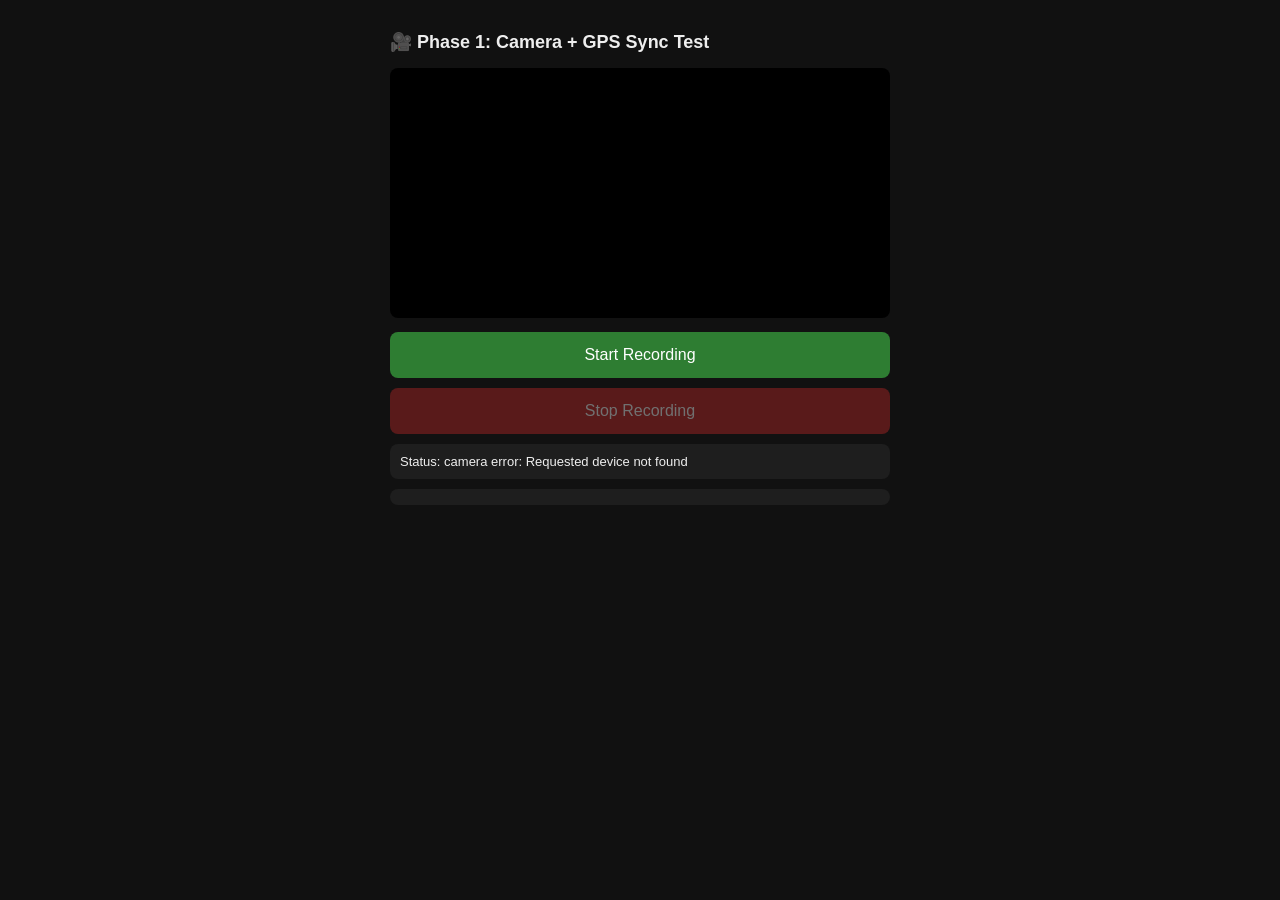
==== index.html @ 2e4dac32 "Rename to index.html so GitHub Pages serves it as homepage" ====
<!DOCTYPE html>
<html lang="en">
<head>
<meta charset="UTF-8">
<meta name="viewport" content="width=device-width, initial-scale=1.0">
<title>Phase 1 - Camera + GPS Capture Demo</title>
<style>
  body {
    font-family: -apple-system, sans-serif;
    max-width: 500px;
    margin: 0 auto;
    padding: 16px;
    background: #111;
    color: #eee;
  }
  h2 { font-size: 18px; }
  video {
    width: 100%;
    border-radius: 8px;
    background: #000;
  }
  button {
    width: 100%;
    padding: 14px;
    font-size: 16px;
    margin-top: 10px;
    border: none;
    border-radius: 8px;
    cursor: pointer;
  }
  #startBtn { background: #2e7d32; color: white; }
  #stopBtn { background: #c62828; color: white; }
  button:disabled { opacity: 0.4; cursor: not-allowed; }
  #status {
    margin-top: 10px;
    padding: 10px;
    background: #1e1e1e;
    border-radius: 8px;
    font-size: 13px;
  }
  #log {
    margin-top: 10px;
    max-height: 250px;
    overflow-y: auto;
    background: #1e1e1e;
    border-radius: 8px;
    padding: 8px;
    font-size: 12px;
    font-family: monospace;
  }
  .point { padding: 4px 0; border-bottom: 1px solid #333; }
</style>
</head>
<body>

<h2>🎥 Phase 1: Camera + GPS Sync Test</h2>
<video id="preview" autoplay muted playsinline></video>

<button id="startBtn">Start Recording</button>
<button id="stopBtn" disabled>Stop Recording</button>

<div id="status">Status: idle</div>
<div id="log"></div>

<script>
let mediaRecorder;
let recordedChunks = [];
let gpsTrail = [];
let watchId = null;
let recordStartTime = null;
let stream = null;

const preview = document.getElementById('preview');
const startBtn = document.getElementById('startBtn');
const stopBtn = document.getElementById('stopBtn');
const statusEl = document.getElementById('status');
const logEl = document.getElementById('log');

function setStatus(msg) {
  statusEl.textContent = "Status: " + msg;
}

function logPoint(point) {
  const div = document.createElement('div');
  div.className = 'point';
  div.textContent = `t=${point.t}ms  lat=${point.lat.toFixed(6)}  lng=${point.lng.toFixed(6)}  acc=${point.accuracy.toFixed(1)}m`;
  logEl.prepend(div);
}

async function init() {
  try {
    stream = await navigator.mediaDevices.getUserMedia({
      video: { facingMode: 'environment' }, // back camera on phone
      audio: false
    });
    preview.srcObject = stream;
    setStatus("camera ready, waiting to start");
  } catch (err) {
    setStatus("camera error: " + err.message);
  }
}

startBtn.addEventListener('click', () => {
  if (!stream) {
    setStatus("camera not ready yet");
    return;
  }
  if (!navigator.geolocation) {
    setStatus("geolocation not supported");
    return;
  }

  recordedChunks = [];
  gpsTrail = [];
  logEl.innerHTML = '';
  recordStartTime = Date.now();

  // Start GPS tracking
  watchId = navigator.geolocation.watchPosition(
    (pos) => {
      const point = {
        t: Date.now() - recordStartTime,
        lat: pos.coords.latitude,
        lng: pos.coords.longitude,
        accuracy: pos.coords.accuracy
      };
      gpsTrail.push(point);
      logPoint(point);
    },
    (err) => {
      setStatus("GPS error: " + err.message);
    },
    {
      enableHighAccuracy: true,
      maximumAge: 0,
      timeout: 5000
    }
  );

  // Start video recording
  mediaRecorder = new MediaRecorder(stream, { mimeType: 'video/webm;codecs=vp8' });
  mediaRecorder.ondataavailable = (e) => {
    if (e.data.size > 0) recordedChunks.push(e.data);
  };
  mediaRecorder.onstop = () => {
    const blob = new Blob(recordedChunks, { type: 'video/webm' });
    const url = URL.createObjectURL(blob);

    // Show playback + download link
    const a = document.createElement('a');
    a.href = url;
    a.download = 'recording.webm';
    a.textContent = '⬇ Download recorded video';
    a.style.display = 'block';
    a.style.color = '#4fc3f7';
    a.style.marginTop = '10px';
    document.body.appendChild(a);

    // Show GPS trail as JSON (this is what we'll send to backend later)
    const pre = document.createElement('pre');
    pre.style.background = '#1e1e1e';
    pre.style.padding = '10px';
    pre.style.borderRadius = '8px';
    pre.style.overflowX = 'auto';
    pre.style.fontSize = '11px';
    pre.textContent = JSON.stringify(gpsTrail, null, 2);
    document.body.appendChild(pre);

    setStatus(`stopped. ${gpsTrail.length} GPS points captured, video size: ${(blob.size/1024).toFixed(1)} KB`);
  };

  mediaRecorder.start(1000); // collect data every 1s
  setStatus("recording...");
  startBtn.disabled = true;
  stopBtn.disabled = false;
});

stopBtn.addEventListener('click', () => {
  mediaRecorder.stop();
  navigator.geolocation.clearWatch(watchId);
  startBtn.disabled = false;
  stopBtn.disabled = true;
});

init();
</script>

</body>
</html>
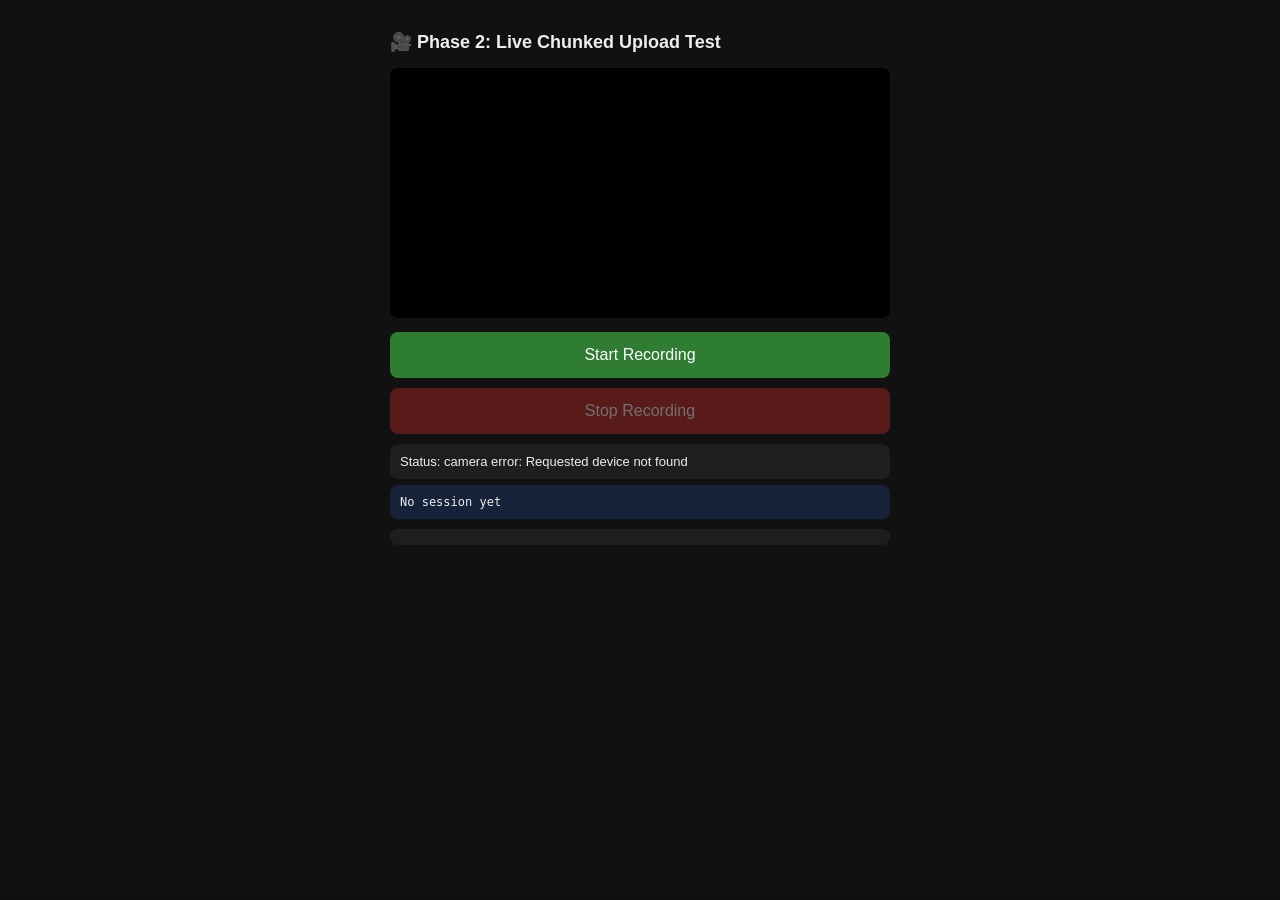
==== commit 2f7b632c: "Connect frontend to deployed backend - live chunked upload every 5s" ====
--- a/index.html
+++ b/index.html
@@ -3,7 +3,7 @@
 <head>
 <meta charset="UTF-8">
 <meta name="viewport" content="width=device-width, initial-scale=1.0">
-<title>Phase 1 - Camera + GPS Capture Demo</title>
+<title>Phase 2 - Live Upload Test</title>
 <style>
   body {
     font-family: -apple-system, sans-serif;
@@ -38,6 +38,15 @@
     border-radius: 8px;
     font-size: 13px;
   }
+  #sessionInfo {
+    margin-top: 6px;
+    padding: 10px;
+    background: #16213a;
+    border-radius: 8px;
+    font-size: 12px;
+    font-family: monospace;
+    word-break: break-all;
+  }
   #log {
     margin-top: 10px;
     max-height: 250px;
@@ -49,48 +58,58 @@
     font-family: monospace;
   }
   .point { padding: 4px 0; border-bottom: 1px solid #333; }
+  .chunk-ok { color: #66bb6a; }
+  .chunk-fail { color: #ef5350; }
 </style>
 </head>
 <body>
 
-<h2>🎥 Phase 1: Camera + GPS Sync Test</h2>
+<h2>🎥 Phase 2: Live Chunked Upload Test</h2>
 <video id="preview" autoplay muted playsinline></video>
 
 <button id="startBtn">Start Recording</button>
 <button id="stopBtn" disabled>Stop Recording</button>
 
 <div id="status">Status: idle</div>
+<div id="sessionInfo">No session yet</div>
 <div id="log"></div>
 
 <script>
+// Backend URL — change this if you redeploy elsewhere
+const BACKEND_URL = "https://way-to-destination.onrender.com";
+
 let mediaRecorder;
-let recordedChunks = [];
-let gpsTrail = [];
+let gpsBuffer = [];   // points since the last chunk was cut
 let watchId = null;
 let recordStartTime = null;
 let stream = null;
+let sessionId = null;
+let chunkIndex = 0;
+let chunksUploaded = 0;
+let totalPointsSent = 0;
 
 const preview = document.getElementById('preview');
 const startBtn = document.getElementById('startBtn');
 const stopBtn = document.getElementById('stopBtn');
 const statusEl = document.getElementById('status');
+const sessionInfoEl = document.getElementById('sessionInfo');
 const logEl = document.getElementById('log');
 
 function setStatus(msg) {
   statusEl.textContent = "Status: " + msg;
 }
 
-function logPoint(point) {
+function logLine(text, cls) {
   const div = document.createElement('div');
-  div.className = 'point';
-  div.textContent = `t=${point.t}ms  lat=${point.lat.toFixed(6)}  lng=${point.lng.toFixed(6)}  acc=${point.accuracy.toFixed(1)}m`;
+  div.className = 'point' + (cls ? ' ' + cls : '');
+  div.textContent = text;
   logEl.prepend(div);
 }
 
 async function init() {
   try {
     stream = await navigator.mediaDevices.getUserMedia({
-      video: { facingMode: 'environment' }, // back camera on phone
+      video: { facingMode: 'environment' },
       audio: false
     });
     preview.srcObject = stream;
@@ -100,7 +119,28 @@
   }
 }
 
-startBtn.addEventListener('click', () => {
+async function startSession() {
+  const res = await fetch(`${BACKEND_URL}/session/start`, { method: 'POST' });
+  if (!res.ok) throw new Error(`session/start failed: ${res.status}`);
+  const data = await res.json();
+  return data.session_id;
+}
+
+async function uploadChunk(blob, index, points) {
+  const form = new FormData();
+  form.append('chunk_index', index);
+  form.append('gps_points', JSON.stringify(points));
+  form.append('video', blob, `chunk_${index}.webm`);
+
+  const res = await fetch(`${BACKEND_URL}/session/${sessionId}/chunk`, {
+    method: 'POST',
+    body: form
+  });
+  if (!res.ok) throw new Error(`chunk ${index} upload failed: ${res.status}`);
+  return res.json();
+}
+
+startBtn.addEventListener('click', async () => {
   if (!stream) {
     setStatus("camera not ready yet");
     return;
@@ -110,76 +150,73 @@
     return;
   }
 
-  recordedChunks = [];
-  gpsTrail = [];
+  startBtn.disabled = true;
+  setStatus("starting session on backend... (may take ~30s if server is waking up)");
+
+  try {
+    sessionId = await startSession();
+  } catch (err) {
+    setStatus("could not start session: " + err.message + " — check backend is awake/reachable");
+    startBtn.disabled = false;
+    return;
+  }
+
+  sessionInfoEl.textContent = `session_id: ${sessionId}`;
+  gpsBuffer = [];
   logEl.innerHTML = '';
+  chunkIndex = 0;
+  chunksUploaded = 0;
+  totalPointsSent = 0;
   recordStartTime = Date.now();
 
-  // Start GPS tracking
   watchId = navigator.geolocation.watchPosition(
     (pos) => {
-      const point = {
+      gpsBuffer.push({
         t: Date.now() - recordStartTime,
         lat: pos.coords.latitude,
         lng: pos.coords.longitude,
         accuracy: pos.coords.accuracy
-      };
-      gpsTrail.push(point);
-      logPoint(point);
+      });
     },
     (err) => {
-      setStatus("GPS error: " + err.message);
+      logLine("GPS error: " + err.message, 'chunk-fail');
     },
-    {
-      enableHighAccuracy: true,
-      maximumAge: 0,
-      timeout: 5000
+    { enableHighAccuracy: true, maximumAge: 0, timeout: 5000 }
+  );
+
+  mediaRecorder = new MediaRecorder(stream, { mimeType: 'video/webm;codecs=vp8' });
+
+  mediaRecorder.ondataavailable = async (e) => {
+    if (e.data.size === 0) return;
+
+    const pointsForThisChunk = gpsBuffer;
+    gpsBuffer = []; // reset buffer for next chunk
+    const thisIndex = chunkIndex++;
+
+    try {
+      const result = await uploadChunk(e.data, thisIndex, pointsForThisChunk);
+      chunksUploaded++;
+      totalPointsSent += result.points_received;
+      logLine(`✓ chunk ${thisIndex} uploaded — ${result.points_received} GPS points, ${(result.video_size_bytes/1024).toFixed(1)} KB`, 'chunk-ok');
+      setStatus(`recording... ${chunksUploaded} chunks uploaded, ${totalPointsSent} GPS points sent`);
+    } catch (err) {
+      logLine(`✗ chunk ${thisIndex} FAILED: ${err.message}`, 'chunk-fail');
     }
-  );
-
-  // Start video recording
-  mediaRecorder = new MediaRecorder(stream, { mimeType: 'video/webm;codecs=vp8' });
-  mediaRecorder.ondataavailable = (e) => {
-    if (e.data.size > 0) recordedChunks.push(e.data);
   };
-  mediaRecorder.onstop = () => {
-    const blob = new Blob(recordedChunks, { type: 'video/webm' });
-    const url = URL.createObjectURL(blob);
-
-    // Show playback + download link
-    const a = document.createElement('a');
-    a.href = url;
-    a.download = 'recording.webm';
-    a.textContent = '⬇ Download recorded video';
-    a.style.display = 'block';
-    a.style.color = '#4fc3f7';
-    a.style.marginTop = '10px';
-    document.body.appendChild(a);
-
-    // Show GPS trail as JSON (this is what we'll send to backend later)
-    const pre = document.createElement('pre');
-    pre.style.background = '#1e1e1e';
-    pre.style.padding = '10px';
-    pre.style.borderRadius = '8px';
-    pre.style.overflowX = 'auto';
-    pre.style.fontSize = '11px';
-    pre.textContent = JSON.stringify(gpsTrail, null, 2);
-    document.body.appendChild(pre);
-
-    setStatus(`stopped. ${gpsTrail.length} GPS points captured, video size: ${(blob.size/1024).toFixed(1)} KB`);
-  };
-
-  mediaRecorder.start(1000); // collect data every 1s
+
+  mediaRecorder.start(5000); // cut a chunk every 5 seconds and upload it live
   setStatus("recording...");
-  startBtn.disabled = true;
   stopBtn.disabled = false;
 });
 
 stopBtn.addEventListener('click', () => {
   mediaRecorder.stop();
   navigator.geolocation.clearWatch(watchId);
+  stopBtn.disabled = true;
   startBtn.disabled = false;
-  stopBtn.disabled = true;
+  setTimeout(() => {
+    setStatus(`stopped. Total: ${chunksUploaded} chunks uploaded, ${totalPointsSent} GPS points sent. Session: ${sessionId}`);
+  }, 1500); // small delay to let the last chunk's upload finish/log
 });
 
 init();
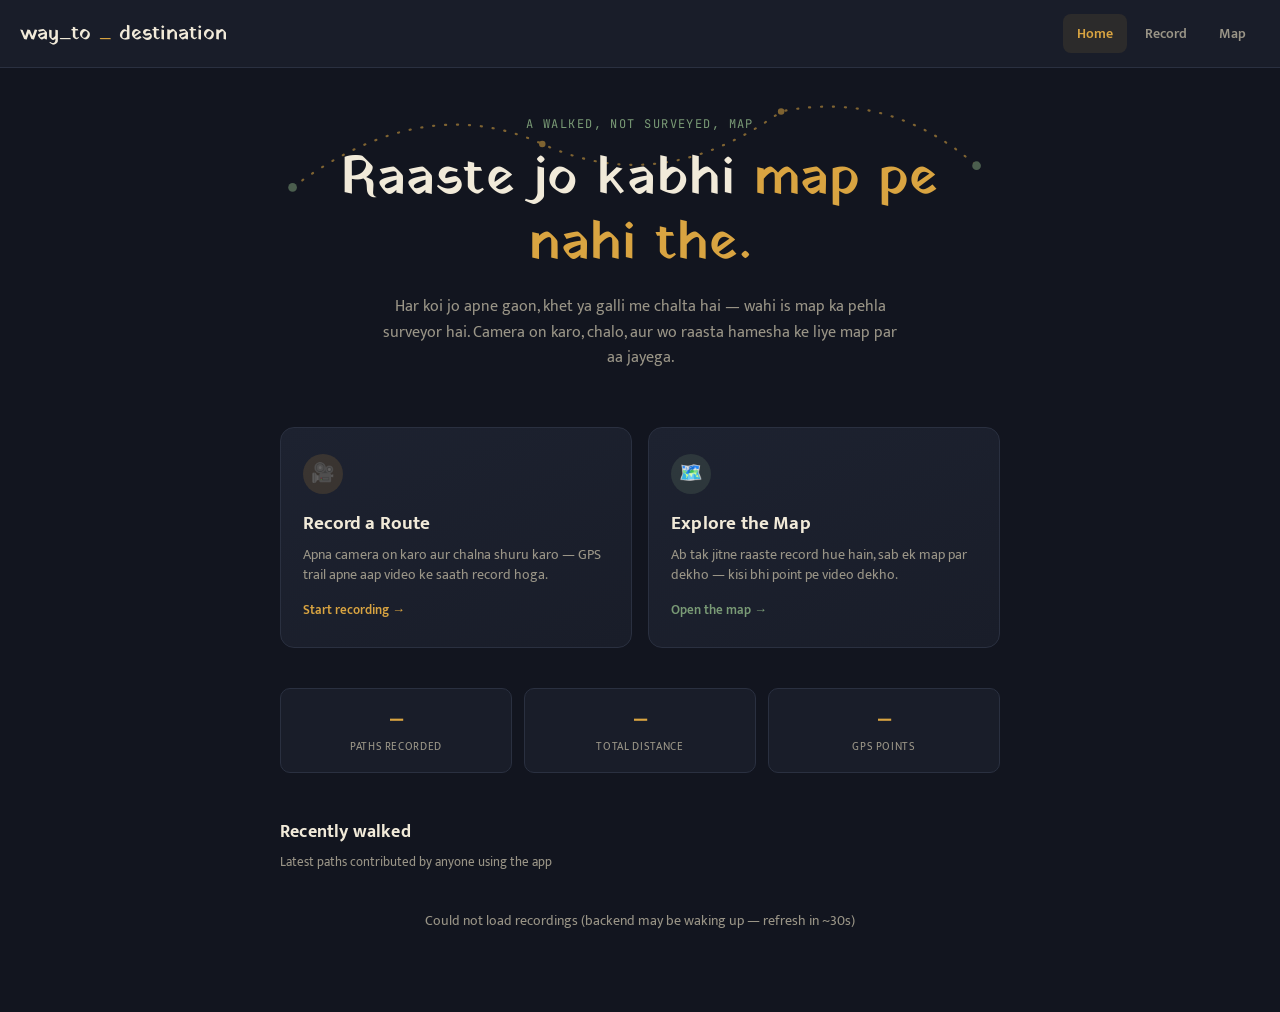
==== commit dea9020c: "Full app redesign - dashboard home page, shared design system, restructured pages" ====
--- a/index.html
+++ b/index.html
@@ -3,223 +3,317 @@
 <head>
 <meta charset="UTF-8">
 <meta name="viewport" content="width=device-width, initial-scale=1.0">
-<title>Phase 2 - Live Upload Test</title>
+<title>way_to_destination — raaste jo kabhi map pe nahi the</title>
+<link rel="preconnect" href="https://fonts.googleapis.com">
+<link rel="preconnect" href="https://fonts.gstatic.com" crossorigin>
+<link href="https://fonts.googleapis.com/css2?family=Yatra+One&family=Mukta:wght@400;500;600;700&family=JetBrains+Mono:wght@400;500&display=swap" rel="stylesheet">
+<link rel="stylesheet" href="styles.css">
 <style>
-  body {
-    font-family: -apple-system, sans-serif;
-    max-width: 500px;
+  .hero {
+    position: relative;
+    padding: 48px 20px 20px;
+    max-width: 760px;
     margin: 0 auto;
-    padding: 16px;
-    background: #111;
-    color: #eee;
-  }
-  h2 { font-size: 18px; }
-  video {
+    text-align: center;
+    overflow: hidden;
+  }
+  .hero-trail {
+    position: absolute;
+    top: 0; left: 0;
     width: 100%;
+    opacity: 0.55;
+    pointer-events: none;
+  }
+  .eyebrow {
+    font-family: 'JetBrains Mono', monospace;
+    font-size: 12px;
+    letter-spacing: 0.12em;
+    text-transform: uppercase;
+    color: var(--trail-green);
+    margin-bottom: 14px;
+    position: relative;
+  }
+  .hero h1 {
+    font-size: clamp(32px, 6vw, 52px);
+    line-height: 1.25;
+    color: var(--ink);
+    position: relative;
+  }
+  .hero h1 .gold { color: var(--gold); }
+  .hero p {
+    max-width: 520px;
+    margin: 18px auto 0;
+    color: var(--ink-muted);
+    font-size: 16px;
+    line-height: 1.6;
+    position: relative;
+  }
+
+  .waypoints {
+    max-width: 760px;
+    margin: 36px auto 0;
+    padding: 0 20px;
+    display: grid;
+    grid-template-columns: 1fr 1fr;
+    gap: 16px;
+  }
+  @media (max-width: 560px) {
+    .waypoints { grid-template-columns: 1fr; }
+  }
+  .waypoint-card {
+    position: relative;
+    padding: 26px 22px;
+    border-radius: 14px;
+    border: 1px solid var(--border);
+    background: linear-gradient(155deg, var(--bg-card), var(--bg-alt));
+    text-align: left;
+    text-decoration: none;
+    color: var(--ink);
+    display: block;
+    transition: border-color 0.15s, transform 0.15s;
+  }
+  .waypoint-card:hover {
+    border-color: var(--gold-dim);
+    transform: translateY(-2px);
+    text-decoration: none;
+  }
+  .waypoint-card .pin {
+    width: 40px; height: 40px;
+    border-radius: 50%;
+    display: flex; align-items: center; justify-content: center;
+    font-size: 19px;
+    margin-bottom: 14px;
+  }
+  .waypoint-card.record .pin { background: rgba(217, 164, 65, 0.15); }
+  .waypoint-card.explore .pin { background: rgba(122, 155, 118, 0.18); }
+  .waypoint-card h3 {
+    font-size: 19px;
+    margin-bottom: 6px;
+    font-family: 'Mukta', sans-serif;
+    font-weight: 700;
+  }
+  .waypoint-card p {
+    font-size: 13.5px;
+    color: var(--ink-muted);
+    margin: 0;
+    line-height: 1.5;
+  }
+  .waypoint-card .go {
+    margin-top: 14px;
+    font-size: 13px;
+    font-weight: 600;
+  }
+  .waypoint-card.record .go { color: var(--gold); }
+  .waypoint-card.explore .go { color: var(--trail-green); }
+
+  .stats-strip {
+    max-width: 760px;
+    margin: 40px auto 0;
+    padding: 0 20px;
+    display: grid;
+    grid-template-columns: repeat(3, 1fr);
+    gap: 12px;
+  }
+  .stat-box {
+    text-align: center;
+    padding: 16px 8px;
+    border-radius: 10px;
+    background: var(--bg-alt);
+    border: 1px solid var(--border);
+  }
+  .stat-value {
+    font-size: 22px;
+    font-weight: 500;
+    color: var(--gold);
+  }
+  .stat-label {
+    font-size: 11px;
+    color: var(--ink-muted);
+    margin-top: 4px;
+    text-transform: uppercase;
+    letter-spacing: 0.06em;
+  }
+
+  .recent {
+    max-width: 760px;
+    margin: 44px auto 60px;
+    padding: 0 20px;
+  }
+  .recent h2 {
+    font-size: 18px;
+    font-family: 'Mukta', sans-serif;
+    font-weight: 700;
+    margin-bottom: 4px;
+  }
+  .recent .sub { color: var(--ink-muted); font-size: 13px; margin-bottom: 16px; }
+  .recent-list { display: flex; flex-direction: column; gap: 8px; }
+  .recent-item {
+    display: flex;
+    align-items: center;
+    gap: 12px;
+    padding: 12px 14px;
     border-radius: 8px;
-    background: #000;
-  }
-  button {
-    width: 100%;
-    padding: 14px;
-    font-size: 16px;
-    margin-top: 10px;
-    border: none;
-    border-radius: 8px;
-    cursor: pointer;
-  }
-  #startBtn { background: #2e7d32; color: white; }
-  #stopBtn { background: #c62828; color: white; }
-  button:disabled { opacity: 0.4; cursor: not-allowed; }
-  #status {
-    margin-top: 10px;
-    padding: 10px;
-    background: #1e1e1e;
-    border-radius: 8px;
-    font-size: 13px;
-  }
-  #sessionInfo {
-    margin-top: 6px;
-    padding: 10px;
-    background: #16213a;
-    border-radius: 8px;
-    font-size: 12px;
-    font-family: monospace;
-    word-break: break-all;
-  }
-  #log {
-    margin-top: 10px;
-    max-height: 250px;
-    overflow-y: auto;
-    background: #1e1e1e;
-    border-radius: 8px;
-    padding: 8px;
-    font-size: 12px;
-    font-family: monospace;
-  }
-  .point { padding: 4px 0; border-bottom: 1px solid #333; }
-  .chunk-ok { color: #66bb6a; }
-  .chunk-fail { color: #ef5350; }
+    background: var(--bg-alt);
+    border: 1px solid var(--border);
+  }
+  .recent-item .swatch {
+    width: 8px; height: 32px;
+    border-radius: 4px;
+    flex-shrink: 0;
+  }
+  .recent-item .name { font-weight: 600; font-size: 14px; }
+  .recent-item .meta { font-size: 12px; color: var(--ink-muted); }
+  .recent-item .dist { margin-left: auto; font-family: 'JetBrains Mono', monospace; font-size: 13px; color: var(--trail-green); }
+  .recent-empty { color: var(--ink-muted); font-size: 14px; padding: 20px; text-align: center; }
 </style>
 </head>
 <body>
 
-<h2>🎥 Phase 2: Live Chunked Upload Test</h2>
-<video id="preview" autoplay muted playsinline></video>
-
-<button id="startBtn">Start Recording</button>
-<button id="stopBtn" disabled>Stop Recording</button>
-
-<div id="status">Status: idle</div>
-<div id="sessionInfo">No session yet</div>
-<div id="log"></div>
+<nav class="site-nav">
+  <div class="wordmark">way_to<span class="dot">_</span>destination</div>
+  <div class="links">
+    <a href="index.html" class="active">Home</a>
+    <a href="record.html">Record</a>
+    <a href="map.html">Map</a>
+  </div>
+</nav>
+
+<div class="hero">
+  <svg class="hero-trail" viewBox="0 0 700 140" xmlns="http://www.w3.org/2000/svg">
+    <path d="M 30 110 Q 150 20, 260 70 T 480 40 Q 580 20, 660 90"
+          fill="none" stroke="#d9a441" stroke-width="2" stroke-dasharray="1 10"
+          stroke-linecap="round" />
+    <circle cx="30" cy="110" r="4" fill="#7a9b76" />
+    <circle cx="260" cy="70" r="3" fill="#d9a441" />
+    <circle cx="480" cy="40" r="3" fill="#d9a441" />
+    <circle cx="660" cy="90" r="4" fill="#7a9b76" />
+  </svg>
+  <div class="eyebrow">a walked, not surveyed, map</div>
+  <h1>Raaste jo kabhi <span class="gold">map pe nahi the.</span></h1>
+  <p>Har koi jo apne gaon, khet ya galli me chalta hai — wahi is map ka pehla surveyor hai. Camera on karo, chalo, aur wo raasta hamesha ke liye map par aa jayega.</p>
+</div>
+
+<div class="waypoints">
+  <a href="record.html" class="waypoint-card record">
+    <div class="pin">🎥</div>
+    <h3>Record a Route</h3>
+    <p>Apna camera on karo aur chalna shuru karo — GPS trail apne aap video ke saath record hoga.</p>
+    <div class="go">Start recording →</div>
+  </a>
+  <a href="map.html" class="waypoint-card explore">
+    <div class="pin">🗺️</div>
+    <h3>Explore the Map</h3>
+    <p>Ab tak jitne raaste record hue hain, sab ek map par dekho — kisi bhi point pe video dekho.</p>
+    <div class="go">Open the map →</div>
+  </a>
+</div>
+
+<div class="stats-strip" id="statsStrip">
+  <div class="stat-box"><div class="stat-value" id="statSessions">—</div><div class="stat-label">Paths recorded</div></div>
+  <div class="stat-box"><div class="stat-value" id="statDistance">—</div><div class="stat-label">Total distance</div></div>
+  <div class="stat-box"><div class="stat-value" id="statPoints">—</div><div class="stat-label">GPS points</div></div>
+</div>
+
+<div class="recent">
+  <h2>Recently walked</h2>
+  <div class="sub">Latest paths contributed by anyone using the app</div>
+  <div class="recent-list" id="recentList">
+    <div class="recent-empty">Loading recent recordings...</div>
+  </div>
+</div>
 
 <script>
-// Backend URL — change this if you redeploy elsewhere
 const BACKEND_URL = "https://way-to-destination.onrender.com";
-
-let mediaRecorder;
-let gpsBuffer = [];   // points since the last chunk was cut
-let watchId = null;
-let recordStartTime = null;
-let stream = null;
-let sessionId = null;
-let chunkIndex = 0;
-let chunksUploaded = 0;
-let totalPointsSent = 0;
-
-const preview = document.getElementById('preview');
-const startBtn = document.getElementById('startBtn');
-const stopBtn = document.getElementById('stopBtn');
-const statusEl = document.getElementById('status');
-const sessionInfoEl = document.getElementById('sessionInfo');
-const logEl = document.getElementById('log');
-
-function setStatus(msg) {
-  statusEl.textContent = "Status: " + msg;
+const COLORS = ['#4fc3f7', '#ef5350', '#ffca28', '#ab47bc', '#66bb6a', '#ff7043', '#26c6da', '#ec407a'];
+
+function haversineDistance(lat1, lon1, lat2, lon2) {
+  const R = 6371000;
+  const toRad = deg => deg * Math.PI / 180;
+  const dLat = toRad(lat2 - lat1);
+  const dLon = toRad(lon2 - lon1);
+  const a = Math.sin(dLat/2) ** 2 + Math.cos(toRad(lat1)) * Math.cos(toRad(lat2)) * Math.sin(dLon/2) ** 2;
+  return R * 2 * Math.atan2(Math.sqrt(a), Math.sqrt(1 - a));
 }
-
-function logLine(text, cls) {
-  const div = document.createElement('div');
-  div.className = 'point' + (cls ? ' ' + cls : '');
-  div.textContent = text;
-  logEl.prepend(div);
+function formatDistance(m) {
+  if (m < 1000) return `${m.toFixed(0)} m`;
+  return `${(m / 1000).toFixed(1)} km`;
 }
-
-async function init() {
+function timeAgo(iso) {
+  const diffMs = Date.now() - new Date(iso).getTime();
+  const mins = Math.floor(diffMs / 60000);
+  if (mins < 60) return `${mins}m ago`;
+  const hrs = Math.floor(mins / 60);
+  if (hrs < 24) return `${hrs}h ago`;
+  return `${Math.floor(hrs / 24)}d ago`;
+}
+
+async function loadDashboard() {
   try {
-    stream = await navigator.mediaDevices.getUserMedia({
-      video: { facingMode: 'environment' },
-      audio: false
-    });
-    preview.srcObject = stream;
-    setStatus("camera ready, waiting to start");
+    const res = await fetch(`${BACKEND_URL}/sessions/full`);
+    if (!res.ok) throw new Error(`HTTP ${res.status}`);
+    const sessions = await res.json();
+
+    let totalDistance = 0, totalPoints = 0;
+    const summaries = [];
+
+    for (const s of sessions) {
+      const points = [];
+      s.chunks.forEach(c => c.gps_points.forEach(p => points.push(p)));
+      if (points.length === 0) continue;
+
+      let dist = 0;
+      for (let i = 1; i < points.length; i++) {
+        dist += haversineDistance(points[i-1].lat, points[i-1].lng, points[i].lat, points[i].lng);
+      }
+      totalDistance += dist;
+      totalPoints += points.length;
+      summaries.push({ session_id: s.session_id, created_at: s.created_at, distance: dist, firstPoint: points[0] });
+    }
+
+    document.getElementById('statSessions').textContent = sessions.length;
+    document.getElementById('statDistance').textContent = formatDistance(totalDistance);
+    document.getElementById('statPoints').textContent = totalPoints;
+
+    summaries.sort((a, b) => new Date(b.created_at) - new Date(a.created_at));
+    const recentListEl = document.getElementById('recentList');
+
+    if (summaries.length === 0) {
+      recentListEl.innerHTML = '<div class="recent-empty">Koi recording nahi hai abhi — pehla raasta record karne wale tum ho sakte ho.</div>';
+      return;
+    }
+
+    const top = summaries.slice(0, 6);
+    const placeLookups = await Promise.all(top.map(async (s) => {
+      try {
+        const r = await fetch(`${BACKEND_URL}/geocode?lat=${s.firstPoint.lat}&lng=${s.firstPoint.lng}`);
+        if (r.ok) return await r.json();
+      } catch (e) {}
+      return null;
+    }));
+
+    recentListEl.innerHTML = top.map((s, i) => {
+      const place = placeLookups[i];
+      const placeName = place ? `${place.name}, ${place.admin1}` : 'Unknown location';
+      const color = COLORS[i % COLORS.length];
+      return `
+        <div class="recent-item">
+          <div class="swatch" style="background:${color}"></div>
+          <div>
+            <div class="name">${placeName}</div>
+            <div class="meta">${timeAgo(s.created_at)}</div>
+          </div>
+          <div class="dist">${formatDistance(s.distance)}</div>
+        </div>
+      `;
+    }).join('');
   } catch (err) {
-    setStatus("camera error: " + err.message);
+    document.getElementById('recentList').innerHTML =
+      `<div class="recent-empty">Could not load recordings (backend may be waking up — refresh in ~30s)</div>`;
+    document.getElementById('statSessions').textContent = '—';
   }
 }
 
-async function startSession() {
-  const res = await fetch(`${BACKEND_URL}/session/start`, { method: 'POST' });
-  if (!res.ok) throw new Error(`session/start failed: ${res.status}`);
-  const data = await res.json();
-  return data.session_id;
-}
-
-async function uploadChunk(blob, index, points) {
-  const form = new FormData();
-  form.append('chunk_index', index);
-  form.append('gps_points', JSON.stringify(points));
-  form.append('video', blob, `chunk_${index}.webm`);
-
-  const res = await fetch(`${BACKEND_URL}/session/${sessionId}/chunk`, {
-    method: 'POST',
-    body: form
-  });
-  if (!res.ok) throw new Error(`chunk ${index} upload failed: ${res.status}`);
-  return res.json();
-}
-
-startBtn.addEventListener('click', async () => {
-  if (!stream) {
-    setStatus("camera not ready yet");
-    return;
-  }
-  if (!navigator.geolocation) {
-    setStatus("geolocation not supported");
-    return;
-  }
-
-  startBtn.disabled = true;
-  setStatus("starting session on backend... (may take ~30s if server is waking up)");
-
-  try {
-    sessionId = await startSession();
-  } catch (err) {
-    setStatus("could not start session: " + err.message + " — check backend is awake/reachable");
-    startBtn.disabled = false;
-    return;
-  }
-
-  sessionInfoEl.textContent = `session_id: ${sessionId}`;
-  gpsBuffer = [];
-  logEl.innerHTML = '';
-  chunkIndex = 0;
-  chunksUploaded = 0;
-  totalPointsSent = 0;
-  recordStartTime = Date.now();
-
-  watchId = navigator.geolocation.watchPosition(
-    (pos) => {
-      gpsBuffer.push({
-        t: Date.now() - recordStartTime,
-        lat: pos.coords.latitude,
-        lng: pos.coords.longitude,
-        accuracy: pos.coords.accuracy
-      });
-    },
-    (err) => {
-      logLine("GPS error: " + err.message, 'chunk-fail');
-    },
-    { enableHighAccuracy: true, maximumAge: 0, timeout: 5000 }
-  );
-
-  mediaRecorder = new MediaRecorder(stream, { mimeType: 'video/webm;codecs=vp8' });
-
-  mediaRecorder.ondataavailable = async (e) => {
-    if (e.data.size === 0) return;
-
-    const pointsForThisChunk = gpsBuffer;
-    gpsBuffer = []; // reset buffer for next chunk
-    const thisIndex = chunkIndex++;
-
-    try {
-      const result = await uploadChunk(e.data, thisIndex, pointsForThisChunk);
-      chunksUploaded++;
-      totalPointsSent += result.points_received;
-      logLine(`✓ chunk ${thisIndex} uploaded — ${result.points_received} GPS points, ${(result.video_size_bytes/1024).toFixed(1)} KB`, 'chunk-ok');
-      setStatus(`recording... ${chunksUploaded} chunks uploaded, ${totalPointsSent} GPS points sent`);
-    } catch (err) {
-      logLine(`✗ chunk ${thisIndex} FAILED: ${err.message}`, 'chunk-fail');
-    }
-  };
-
-  mediaRecorder.start(5000); // cut a chunk every 5 seconds and upload it live
-  setStatus("recording...");
-  stopBtn.disabled = false;
-});
-
-stopBtn.addEventListener('click', () => {
-  mediaRecorder.stop();
-  navigator.geolocation.clearWatch(watchId);
-  stopBtn.disabled = true;
-  startBtn.disabled = false;
-  setTimeout(() => {
-    setStatus(`stopped. Total: ${chunksUploaded} chunks uploaded, ${totalPointsSent} GPS points sent. Session: ${sessionId}`);
-  }, 1500); // small delay to let the last chunk's upload finish/log
-});
-
-init();
+loadDashboard();
 </script>
 
 </body>
--- a/styles.css
+++ b/styles.css
@@ -0,0 +1,124 @@
+/* way_to_destination — shared design system
+   Subject: crowdsourced documentation of unmapped rural paths/roads.
+   Palette: warm dusk-indigo + turmeric gold + soil terracotta + trail green.
+   Type: Yatra One (display, journey-themed) + Mukta (body, Devanagari-ready) + JetBrains Mono (data). */
+
+:root {
+  --bg: #12151f;
+  --bg-alt: #191d29;
+  --bg-card: #1d2230;
+  --border: #2a3040;
+  --ink: #f1ead9;
+  --ink-muted: #9a9587;
+  --gold: #d9a441;
+  --gold-dim: #a67f34;
+  --terracotta: #c1652f;
+  --trail-green: #7a9b76;
+  --deep: #0a0c12;
+  --radius: 10px;
+}
+
+* { box-sizing: border-box; }
+
+html, body {
+  margin: 0;
+  padding: 0;
+  background: var(--bg);
+  color: var(--ink);
+  font-family: 'Mukta', sans-serif;
+  -webkit-font-smoothing: antialiased;
+}
+
+h1, h2, h3, .display {
+  font-family: 'Yatra One', cursive;
+  font-weight: 400;
+  letter-spacing: 0.01em;
+  margin: 0;
+}
+
+.mono, .stat-value, code {
+  font-family: 'JetBrains Mono', monospace;
+}
+
+a { color: var(--gold); text-decoration: none; }
+a:hover { text-decoration: underline; }
+
+/* --- Navigation --- */
+.site-nav {
+  display: flex;
+  align-items: center;
+  justify-content: space-between;
+  padding: 14px 20px;
+  background: var(--bg-alt);
+  border-bottom: 1px solid var(--border);
+  position: sticky;
+  top: 0;
+  z-index: 100;
+}
+.site-nav .wordmark {
+  font-family: 'Yatra One', cursive;
+  font-size: 20px;
+  color: var(--ink);
+  display: flex;
+  align-items: center;
+  gap: 8px;
+}
+.site-nav .wordmark .dot { color: var(--gold); }
+.site-nav .links {
+  display: flex;
+  gap: 4px;
+}
+.site-nav .links a {
+  color: var(--ink-muted);
+  font-family: 'Mukta', sans-serif;
+  font-size: 14px;
+  font-weight: 600;
+  padding: 8px 14px;
+  border-radius: 8px;
+  text-decoration: none;
+  transition: background 0.15s, color 0.15s;
+}
+.site-nav .links a:hover {
+  background: var(--bg-card);
+  color: var(--ink);
+}
+.site-nav .links a.active {
+  color: var(--gold);
+  background: rgba(217, 164, 65, 0.1);
+}
+
+/* --- Buttons --- */
+.btn {
+  display: inline-flex;
+  align-items: center;
+  justify-content: center;
+  gap: 8px;
+  padding: 13px 22px;
+  border-radius: 8px;
+  border: none;
+  font-family: 'Mukta', sans-serif;
+  font-weight: 600;
+  font-size: 15px;
+  cursor: pointer;
+  transition: transform 0.12s, filter 0.12s;
+  text-decoration: none;
+}
+.btn:hover { filter: brightness(1.1); text-decoration: none; }
+.btn:active { transform: scale(0.98); }
+.btn-primary { background: var(--gold); color: var(--deep); }
+.btn-secondary { background: var(--trail-green); color: var(--deep); }
+.btn-outline { background: transparent; color: var(--ink); border: 1px solid var(--border); }
+.btn:disabled { opacity: 0.4; cursor: not-allowed; }
+
+/* --- Cards --- */
+.card {
+  background: var(--bg-card);
+  border: 1px solid var(--border);
+  border-radius: var(--radius);
+  padding: 20px;
+}
+
+/* --- Utility --- */
+.muted { color: var(--ink-muted); }
+.accent-gold { color: var(--gold); }
+.accent-trail { color: var(--trail-green); }
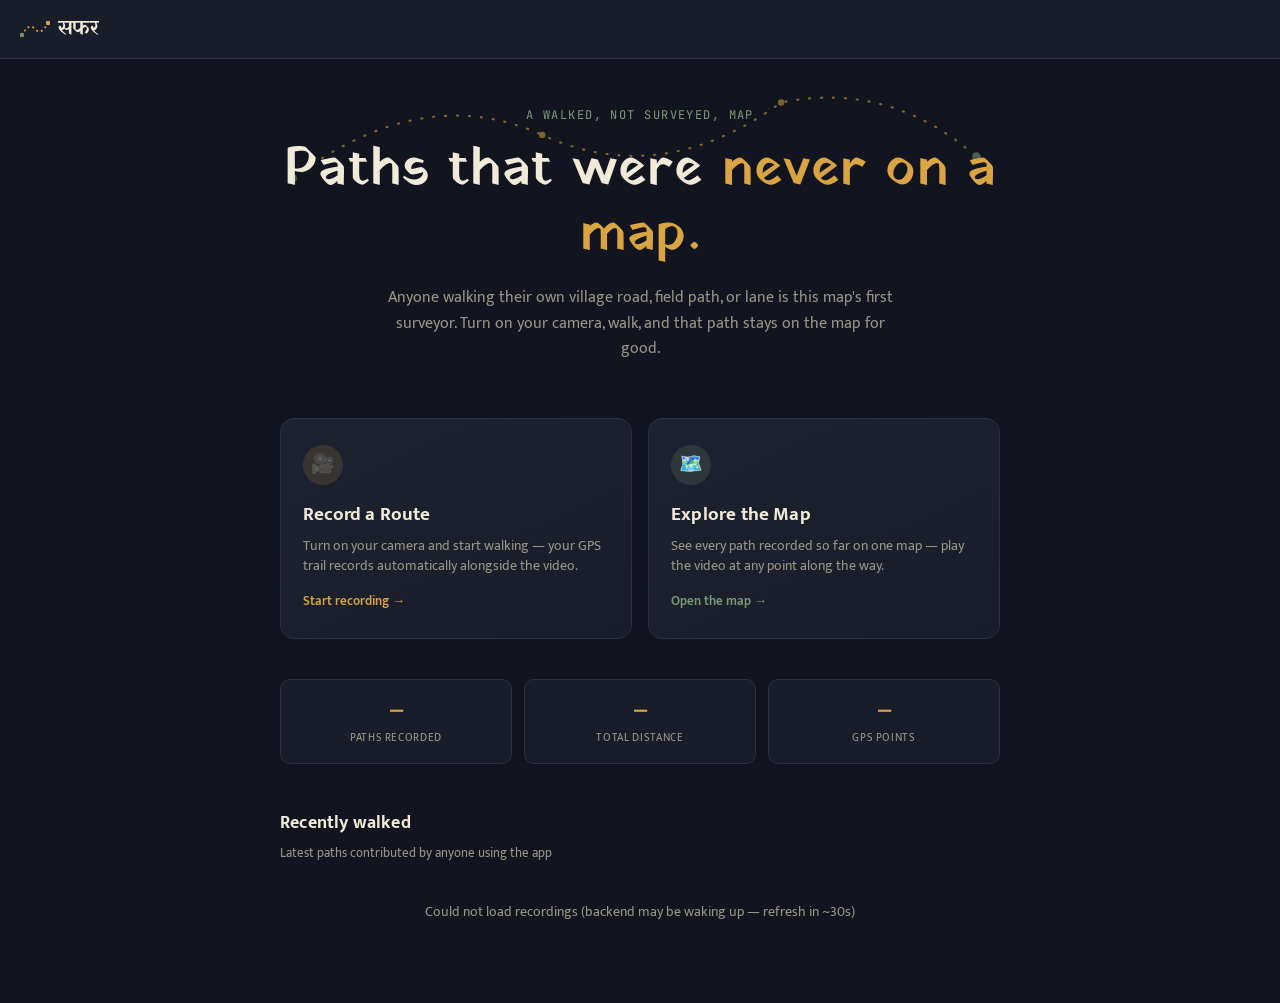
==== commit 1669a3e4: "Rebrand to सफर, convert UI copy to English, declutter home page nav" ====
--- a/index.html
+++ b/index.html
@@ -3,7 +3,7 @@
 <head>
 <meta charset="UTF-8">
 <meta name="viewport" content="width=device-width, initial-scale=1.0">
-<title>way_to_destination — raaste jo kabhi map pe nahi the</title>
+<title>सफर — paths that were never on a map</title>
 <link rel="preconnect" href="https://fonts.googleapis.com">
 <link rel="preconnect" href="https://fonts.gstatic.com" crossorigin>
 <link href="https://fonts.googleapis.com/css2?family=Yatra+One&family=Mukta:wght@400;500;600;700&family=JetBrains+Mono:wght@400;500&display=swap" rel="stylesheet">
@@ -170,11 +170,13 @@
 <body>
 
 <nav class="site-nav">
-  <div class="wordmark">way_to<span class="dot">_</span>destination</div>
-  <div class="links">
-    <a href="index.html" class="active">Home</a>
-    <a href="record.html">Record</a>
-    <a href="map.html">Map</a>
+  <div class="wordmark">
+    <svg width="30" height="18" viewBox="0 0 30 18" style="flex-shrink:0">
+      <path d="M2 15 Q 9 2, 15 9 T 28 3" stroke="#d9a441" stroke-width="1.8" fill="none" stroke-linecap="round" stroke-dasharray="0.5 4.5"/>
+      <circle cx="2" cy="15" r="2.2" fill="#7a9b76" />
+      <circle cx="28" cy="3" r="2.2" fill="#d9a441" />
+    </svg>
+    सफर
   </div>
 </nav>
 
@@ -189,21 +191,21 @@
     <circle cx="660" cy="90" r="4" fill="#7a9b76" />
   </svg>
   <div class="eyebrow">a walked, not surveyed, map</div>
-  <h1>Raaste jo kabhi <span class="gold">map pe nahi the.</span></h1>
-  <p>Har koi jo apne gaon, khet ya galli me chalta hai — wahi is map ka pehla surveyor hai. Camera on karo, chalo, aur wo raasta hamesha ke liye map par aa jayega.</p>
+  <h1>Paths that were <span class="gold">never on a map.</span></h1>
+  <p>Anyone walking their own village road, field path, or lane is this map's first surveyor. Turn on your camera, walk, and that path stays on the map for good.</p>
 </div>
 
 <div class="waypoints">
   <a href="record.html" class="waypoint-card record">
     <div class="pin">🎥</div>
     <h3>Record a Route</h3>
-    <p>Apna camera on karo aur chalna shuru karo — GPS trail apne aap video ke saath record hoga.</p>
+    <p>Turn on your camera and start walking — your GPS trail records automatically alongside the video.</p>
     <div class="go">Start recording →</div>
   </a>
   <a href="map.html" class="waypoint-card explore">
     <div class="pin">🗺️</div>
     <h3>Explore the Map</h3>
-    <p>Ab tak jitne raaste record hue hain, sab ek map par dekho — kisi bhi point pe video dekho.</p>
+    <p>See every path recorded so far on one map — play the video at any point along the way.</p>
     <div class="go">Open the map →</div>
   </a>
 </div>
@@ -278,7 +280,7 @@
     const recentListEl = document.getElementById('recentList');
 
     if (summaries.length === 0) {
-      recentListEl.innerHTML = '<div class="recent-empty">Koi recording nahi hai abhi — pehla raasta record karne wale tum ho sakte ho.</div>';
+      recentListEl.innerHTML = '<div class="recent-empty">No recordings yet — you could be the first to walk a path onto this map.</div>';
       return;
     }
 
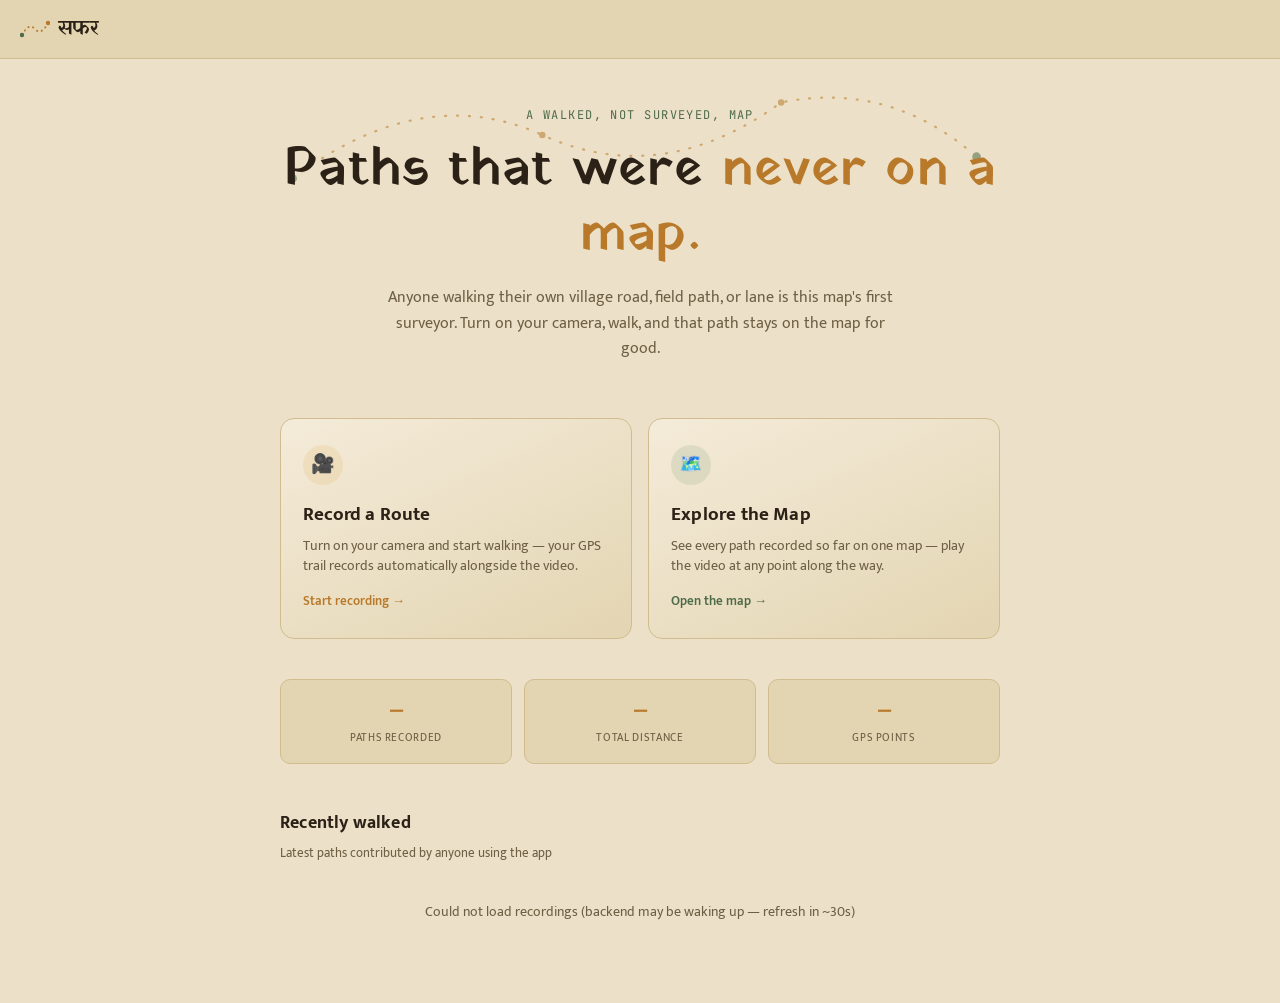
==== commit 2259ef65: "Switch to warm muddy-cream light theme, enrich Record page with intro + tips" ====
--- a/index.html
+++ b/index.html
@@ -172,9 +172,9 @@
 <nav class="site-nav">
   <div class="wordmark">
     <svg width="30" height="18" viewBox="0 0 30 18" style="flex-shrink:0">
-      <path d="M2 15 Q 9 2, 15 9 T 28 3" stroke="#d9a441" stroke-width="1.8" fill="none" stroke-linecap="round" stroke-dasharray="0.5 4.5"/>
-      <circle cx="2" cy="15" r="2.2" fill="#7a9b76" />
-      <circle cx="28" cy="3" r="2.2" fill="#d9a441" />
+      <path d="M2 15 Q 9 2, 15 9 T 28 3" stroke="#b8792a" stroke-width="1.8" fill="none" stroke-linecap="round" stroke-dasharray="0.5 4.5"/>
+      <circle cx="2" cy="15" r="2.2" fill="#4e6b49" />
+      <circle cx="28" cy="3" r="2.2" fill="#b8792a" />
     </svg>
     सफर
   </div>
@@ -183,12 +183,12 @@
 <div class="hero">
   <svg class="hero-trail" viewBox="0 0 700 140" xmlns="http://www.w3.org/2000/svg">
     <path d="M 30 110 Q 150 20, 260 70 T 480 40 Q 580 20, 660 90"
-          fill="none" stroke="#d9a441" stroke-width="2" stroke-dasharray="1 10"
+          fill="none" stroke="#b8792a" stroke-width="2" stroke-dasharray="1 10"
           stroke-linecap="round" />
-    <circle cx="30" cy="110" r="4" fill="#7a9b76" />
-    <circle cx="260" cy="70" r="3" fill="#d9a441" />
-    <circle cx="480" cy="40" r="3" fill="#d9a441" />
-    <circle cx="660" cy="90" r="4" fill="#7a9b76" />
+    <circle cx="30" cy="110" r="4" fill="#4e6b49" />
+    <circle cx="260" cy="70" r="3" fill="#b8792a" />
+    <circle cx="480" cy="40" r="3" fill="#b8792a" />
+    <circle cx="660" cy="90" r="4" fill="#4e6b49" />
   </svg>
   <div class="eyebrow">a walked, not surveyed, map</div>
   <h1>Paths that were <span class="gold">never on a map.</span></h1>
--- a/styles.css
+++ b/styles.css
@@ -4,17 +4,18 @@
    Type: Yatra One (display, journey-themed) + Mukta (body, Devanagari-ready) + JetBrains Mono (data). */
 
 :root {
-  --bg: #12151f;
-  --bg-alt: #191d29;
-  --bg-card: #1d2230;
-  --border: #2a3040;
-  --ink: #f1ead9;
-  --ink-muted: #9a9587;
-  --gold: #d9a441;
-  --gold-dim: #a67f34;
-  --terracotta: #c1652f;
-  --trail-green: #7a9b76;
-  --deep: #0a0c12;
+  --bg: #ece1c8;
+  --bg-alt: #e3d5b2;
+  --bg-card: #f4ebd9;
+  --border: #d0bc8e;
+  --ink: #2b2116;
+  --ink-muted: #6e5f45;
+  --gold: #b8792a;
+  --gold-dim: #96631f;
+  --terracotta: #a84b22;
+  --trail-green: #4e6b49;
+  --on-accent: #fbf6ea;
+  --deep: #2b2116;
   --radius: 10px;
 }
 
@@ -105,8 +106,8 @@
 }
 .btn:hover { filter: brightness(1.1); text-decoration: none; }
 .btn:active { transform: scale(0.98); }
-.btn-primary { background: var(--gold); color: var(--deep); }
-.btn-secondary { background: var(--trail-green); color: var(--deep); }
+.btn-primary { background: var(--gold); color: var(--on-accent); }
+.btn-secondary { background: var(--trail-green); color: var(--on-accent); }
 .btn-outline { background: transparent; color: var(--ink); border: 1px solid var(--border); }
 .btn:disabled { opacity: 0.4; cursor: not-allowed; }
 
